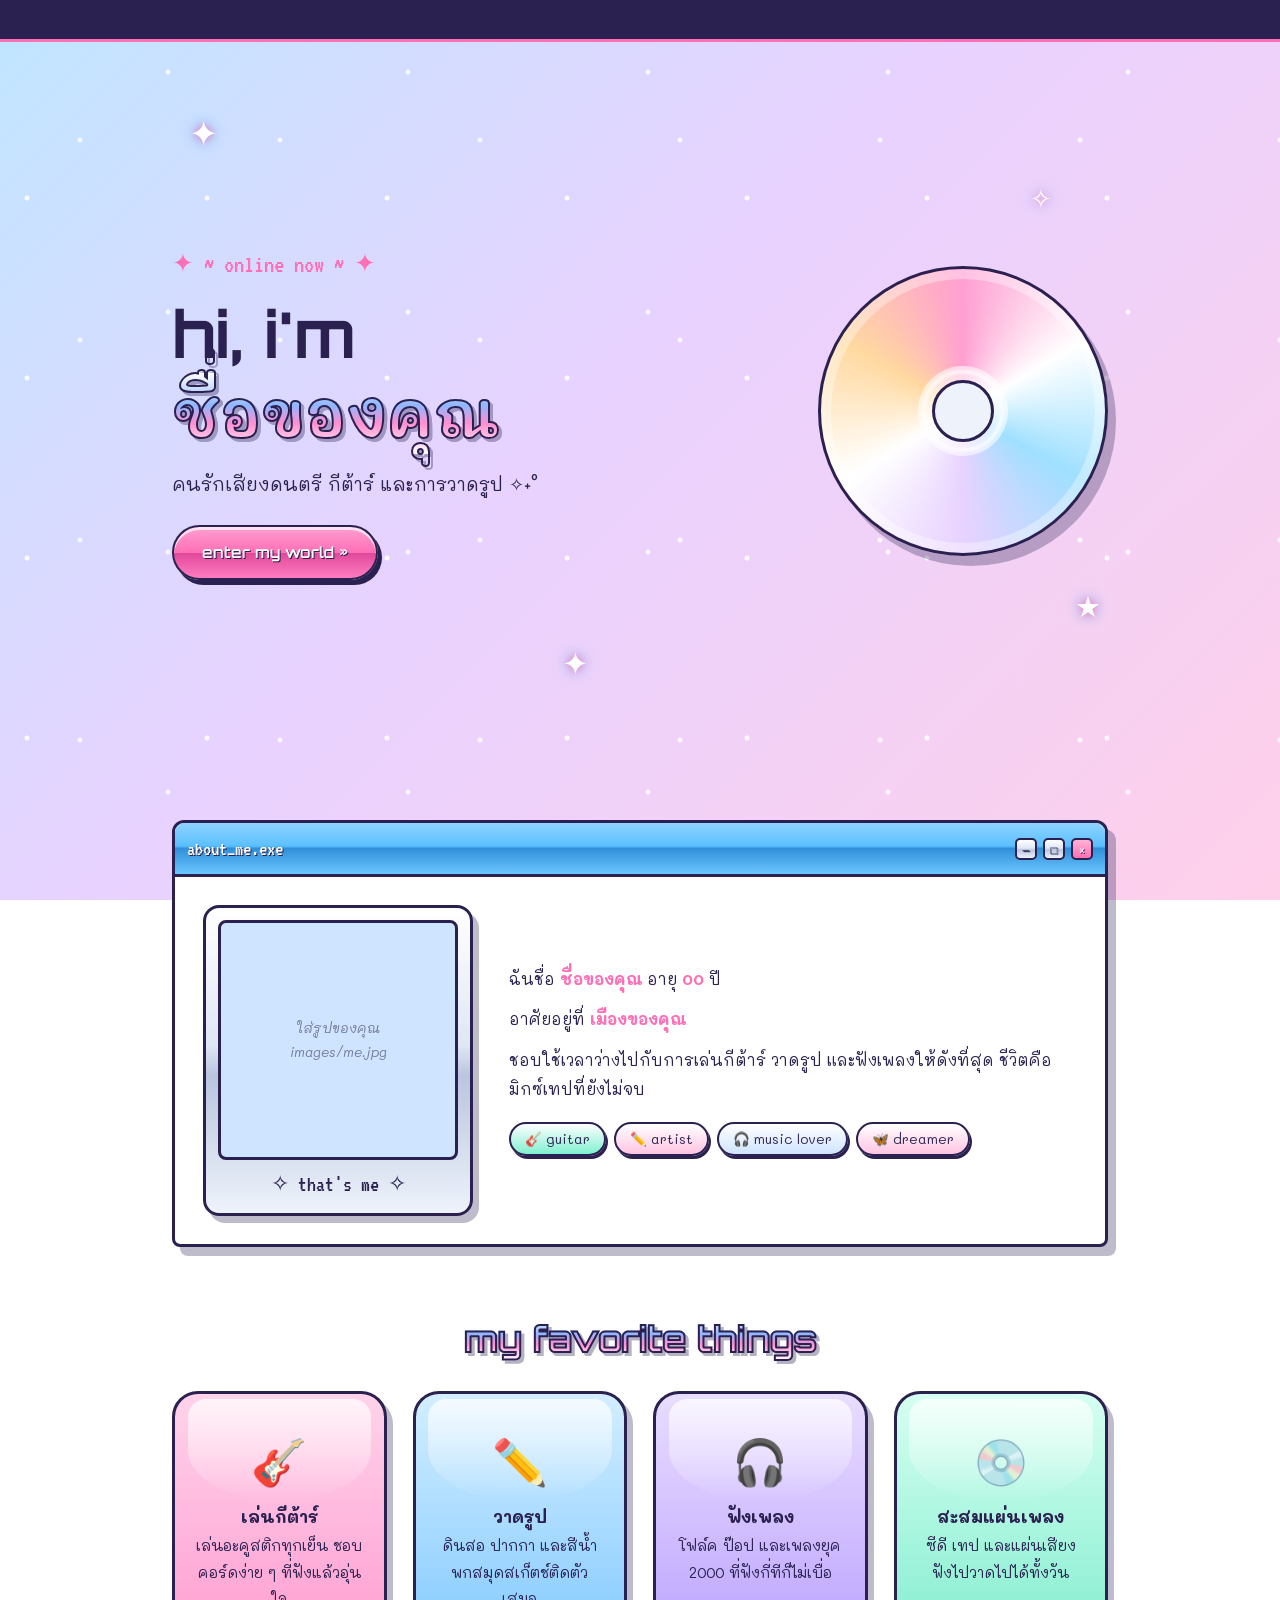
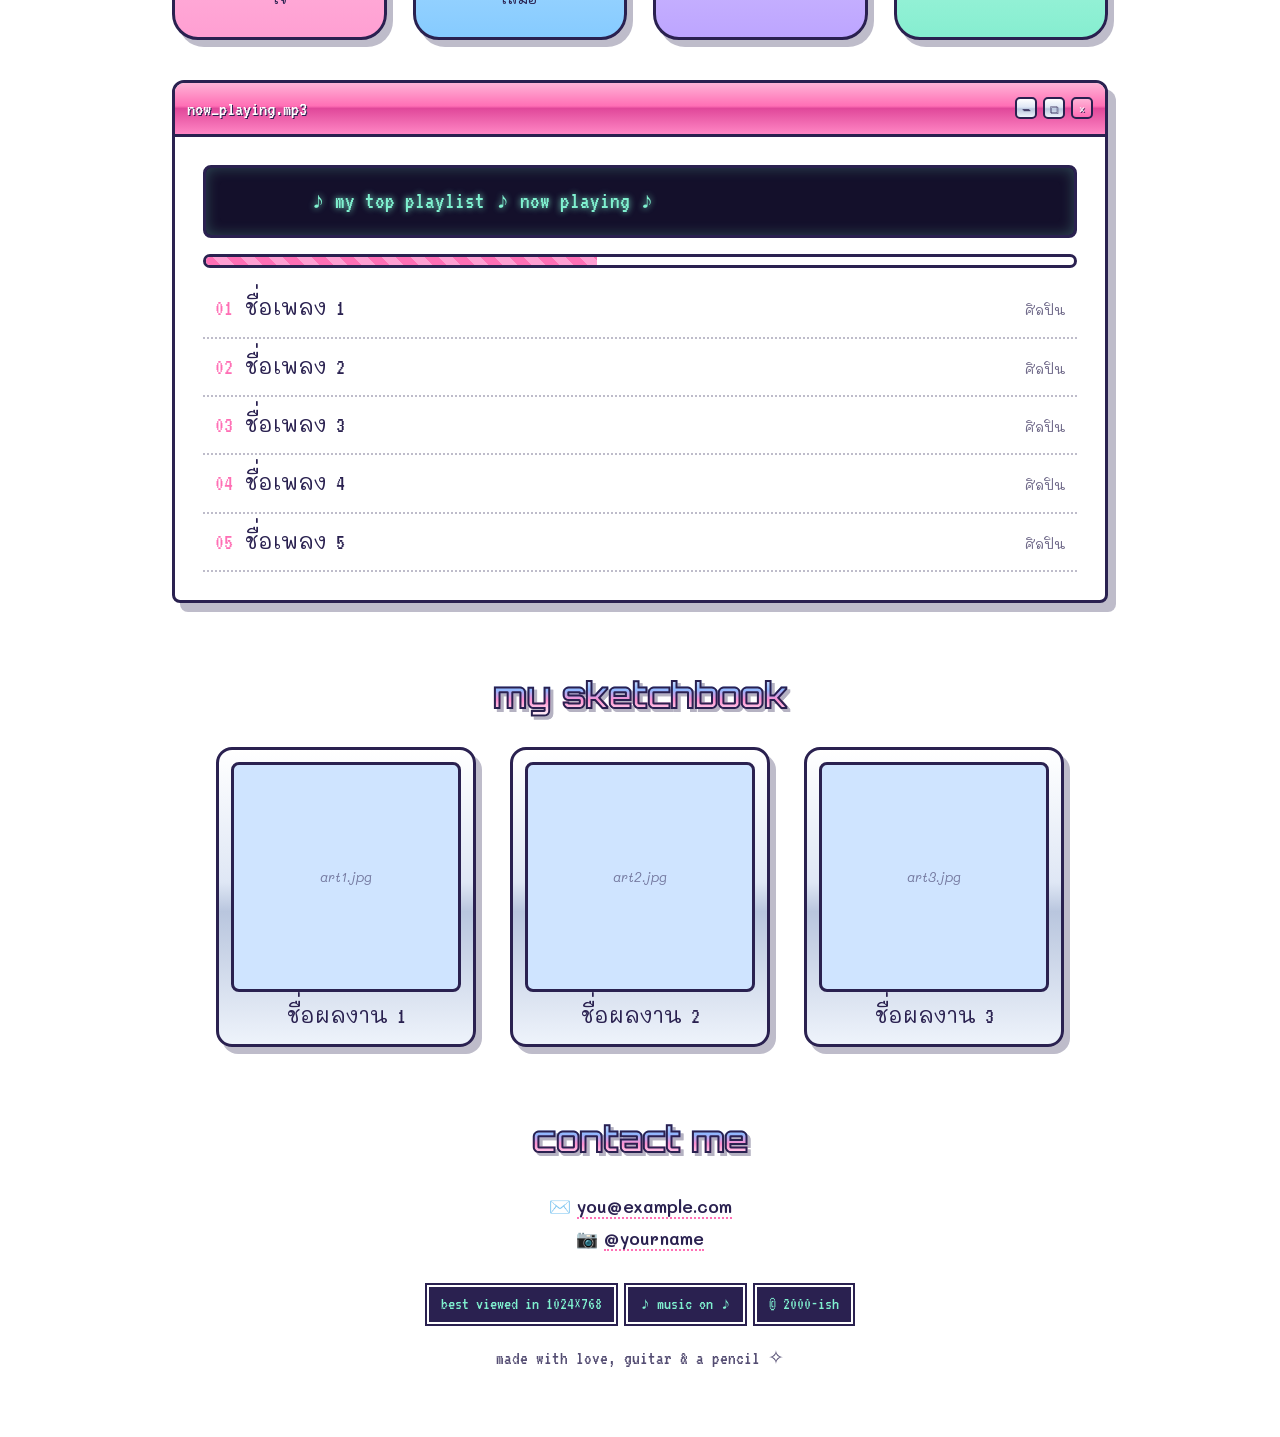
==== resume.html @ e500743d "commit" ====
<!DOCTYPE html>
<html lang="th">
<head>
  <meta charset="UTF-8">
  <meta name="viewport" content="width=device-width, initial-scale=1.0">
  <!-- ✏️ แก้ชื่อที่โชว์บนแท็บเบราว์เซอร์ -->
  <title>★ welcome to my page ★</title>
  <link rel="preconnect" href="https://fonts.googleapis.com">
  <link rel="preconnect" href="https://fonts.gstatic.com" crossorigin>
  <link href="https://fonts.googleapis.com/css2?family=Orbitron:wght@600;800&family=VT323&family=Mali:wght@400;600&display=swap" rel="stylesheet">
  <link rel="stylesheet" href="style.css">
</head>
<body>

  <!-- ตัวหนังสือวิ่งด้านบน -->
  <div class="ticker">
    <!-- ✏️ แก้ข้อความที่วิ่งได้ -->
    <div class="ticker-inner">
      <span>♪ welcome to my homepage ♪ guitar ✦ drawing ✦ music ✦ good vibes only ♪ welcome to my homepage ♪ guitar ✦ drawing ✦ music ✦ good vibes only</span>
    </div>
  </div>

  <!-- ═══════════════ 1) ส่วนหัว ═══════════════ -->
  <header class="hero">
    <div class="hero-text">
      <p class="tag">✦ ~ online now ~ ✦</p>
      <!-- ✏️ แก้ชื่อของคุณ -->
      <h1>hi, i'm<br><span class="chrome">ชื่อของคุณ</span></h1>
      <!-- ✏️ แก้ประโยคแนะนำสั้น ๆ -->
      <p class="subtitle">คนรักเสียงดนตรี กีต้าร์ และการวาดรูป ✧˖°</p>
      <a class="btn" href="#about">enter my world »</a>
    </div>

    <!-- แผ่น CD หมุน (ไม่ต้องแก้) -->
    <div class="cd"><div class="hole"></div></div>

    <span class="spark s1">✦</span><span class="spark s2">✧</span><span class="spark s3">✦</span><span class="spark s4">★</span>
  </header>

  <main>

    <!-- ═══════════════ 2) เกี่ยวกับฉัน ═══════════════ -->
    <section class="window" id="about">
      <div class="titlebar"><span>about_me.exe</span><div class="wbtns"><i>–</i><i>□</i><i>×</i></div></div>
      <div class="win-body about-grid">

        <!-- ✏️ เปลี่ยนรูป: ใส่ไฟล์รูปในโฟลเดอร์ images แล้วแก้ชื่อไฟล์ตรง url('...') -->
        <figure class="frame">
          <div class="photo" style="background-image:url('images/me.jpg')"><em>ใส่รูปของคุณ<br>images/me.jpg</em></div>
          <figcaption>✧ that's me ✧</figcaption>
        </figure>

        <div class="about-text">
          <!-- ✏️ แก้ข้อมูลส่วนตัวตรงนี้ -->
          <p>ฉันชื่อ <b>ชื่อของคุณ</b> อายุ <b>00</b> ปี</p>
          <p>อาศัยอยู่ที่ <b>เมืองของคุณ</b></p>
          <p>ชอบใช้เวลาว่างไปกับการเล่นกีต้าร์ วาดรูป และฟังเพลงให้ดังที่สุด ชีวิตคือมิกซ์เทปที่ยังไม่จบ</p>
          <div class="stickers">
            <!-- ✏️ แท็กเล็ก ๆ แก้/เพิ่ม/ลบได้ -->
            <span>🎸 guitar</span><span>✏️ artist</span><span>🎧 music lover</span><span>🦋 dreamer</span>
          </div>
        </div>
      </div>
    </section>

    <!-- ═══════════════ 3) งานอดิเรก ═══════════════ -->
    <h2><span class="chrome">my favorite things</span></h2>
    <section class="cards">

      <!-- ✏️ แต่ละการ์ดแก้ emoji / ชื่อ / คำอธิบายได้เลย อยากเพิ่มก็ก๊อปบล็อก <article> ไปวางต่อ -->
      <article class="card c-pink">
        <div class="icon">🎸</div>
        <h3>เล่นกีต้าร์</h3>
        <p>เล่นอะคูสติกทุกเย็น ชอบคอร์ดง่าย ๆ ที่ฟังแล้วอุ่นใจ</p>
      </article>

      <article class="card c-blue">
        <div class="icon">✏️</div>
        <h3>วาดรูป</h3>
        <p>ดินสอ ปากกา และสีน้ำ พกสมุดสเก็ตช์ติดตัวเสมอ</p>
      </article>

      <article class="card c-lilac">
        <div class="icon">🎧</div>
        <h3>ฟังเพลง</h3>
        <p>โฟล์ค ป๊อป และเพลงยุค 2000 ที่ฟังกี่ทีก็ไม่เบื่อ</p>
      </article>

      <article class="card c-mint">
        <div class="icon">💿</div>
        <h3>สะสมแผ่นเพลง</h3>
        <p>ซีดี เทป และแผ่นเสียง ฟังไปวาดไปได้ทั้งวัน</p>
      </article>

    </section>

    <!-- ═══════════════ 4) เพลงโปรด ═══════════════ -->
    <section class="window player">
      <div class="titlebar"><span>now_playing.mp3</span><div class="wbtns"><i>–</i><i>□</i><i>×</i></div></div>
      <div class="win-body">
        <div class="display">
          <div class="eq"><b></b><b></b><b></b><b></b><b></b><b></b><b></b></div>
          <div class="marquee-text">♪ my top playlist ♪ now playing ♪</div>
        </div>
        <div class="progress"><div></div></div>

        <!-- ✏️ แก้ชื่อเพลง / ศิลปิน ได้เลย (ก๊อปบรรทัด <li> เพื่อเพิ่มเพลง) -->
        <ol class="tracks">
          <li><span>ชื่อเพลง 1</span><em>ศิลปิน</em></li>
          <li><span>ชื่อเพลง 2</span><em>ศิลปิน</em></li>
          <li><span>ชื่อเพลง 3</span><em>ศิลปิน</em></li>
          <li><span>ชื่อเพลง 4</span><em>ศิลปิน</em></li>
          <li><span>ชื่อเพลง 5</span><em>ศิลปิน</em></li>
        </ol>
      </div>
    </section>

    <!-- ═══════════════ 5) ผลงานวาดรูป ═══════════════ -->
    <h2><span class="chrome">my sketchbook</span></h2>
    <section class="gallery">

      <!-- ✏️ เปลี่ยนรูปงานวาด: ใส่ไฟล์ในโฟลเดอร์ images แล้วแก้ชื่อไฟล์ -->
      <figure class="frame">
        <div class="photo" style="background-image:url('images/art1.jpg')"><em>art1.jpg</em></div>
        <figcaption>ชื่อผลงาน 1</figcaption>
      </figure>

      <figure class="frame">
        <div class="photo" style="background-image:url('images/art2.jpg')"><em>art2.jpg</em></div>
        <figcaption>ชื่อผลงาน 2</figcaption>
      </figure>

      <figure class="frame">
        <div class="photo" style="background-image:url('images/art3.jpg')"><em>art3.jpg</em></div>
        <figcaption>ชื่อผลงาน 3</figcaption>
      </figure>

    </section>

  </main>

  <!-- ═══════════════ 6) ติดต่อ ═══════════════ -->
  <footer>
    <h2><span class="chrome">contact me</span></h2>
    <!-- ✏️ แก้ช่องทางติดต่อ -->
    <p>✉️ <a href="mailto:you@example.com">you@example.com</a></p>
    <p>📷 <a href="https://instagram.com/yourname">@yourname</a></p>
    <div class="badges"><span>best viewed in 1024×768</span><span>♪ music on ♪</span><span>© 2000-ish</span></div>
    <small>made with love, guitar &amp; a pencil ✧</small>
  </footer>

</body>
</html>
---- style.css ----
/* ═══════════════════════════════════════════
   ✏️ เปลี่ยนสีของทั้งเว็บได้ที่นี่ที่เดียว
   ═══════════════════════════════════════════ */
:root {
  --pink:    #ff6fb5;   /* ชมพูบับเบิ้ลกัม */
  --blue:    #5bc0ff;   /* ฟ้าใส */
  --lilac:   #b79cff;   /* ม่วงลาเวนเดอร์ */
  --mint:    #7ff0cf;   /* เขียวมิ้นต์ */
  --ink:     #2a2150;   /* สีตัวอักษร ม่วงเข้ม */
  --white:   #ffffff;
  --silver:  linear-gradient(180deg, #ffffff 0%, #dfe7f5 45%, #b9c6de 55%, #eef3fb 100%);

  --font-title: 'Orbitron', 'Mali', sans-serif;   /* ฟอนต์ไซไฟ */
  --font-pixel: 'VT323', 'Mali', monospace;       /* ฟอนต์พิกเซล */
  --font-body:  'Mali', sans-serif;               /* ฟอนต์เนื้อหา (รองรับไทย) */
}

/* ───────── พื้นฐาน ───────── */
* { box-sizing: border-box; margin: 0; padding: 0; }

body {
  font-family: var(--font-body);
  color: var(--ink);
  line-height: 1.8;
  min-height: 100vh;
  overflow-x: hidden;
  background:
    radial-gradient(circle at 15% 10%, rgba(255,255,255,.9) 0 2px, transparent 3px),
    radial-gradient(circle at 70% 30%, rgba(255,255,255,.8) 0 2px, transparent 3px),
    radial-gradient(circle at 40% 70%, rgba(255,255,255,.8) 0 2px, transparent 3px),
    linear-gradient(135deg, #bfe6ff 0%, #e8d2ff 45%, #ffd0ea 100%);
  background-size: 180px 180px, 240px 240px, 200px 200px, cover;
  background-attachment: fixed;
}

main, .hero, footer { max-width: 980px; margin: 0 auto; padding: 0 22px; }

h1, h2, h3 { font-family: var(--font-title); line-height: 1.25; }

h2 { text-align: center; font-size: clamp(1.5rem, 4vw, 2.2rem); margin: 70px 0 30px; text-transform: lowercase; }

/* ตัวหนังสือโครเมียม */
.chrome {
  background: linear-gradient(180deg, #ffffff 0%, #8fb7ff 40%, #ff8fd0 62%, #ffffff 100%);
  -webkit-background-clip: text;
  background-clip: text;
  color: transparent;
  -webkit-text-stroke: 2px var(--ink);
  paint-order: stroke fill;
  filter: drop-shadow(3px 3px 0 rgba(42,33,80,.35));
}

a { color: var(--ink); font-weight: 600; text-decoration: none; border-bottom: 2px dotted var(--pink); }
a:hover { color: var(--pink); }

/* ───────── ตัวหนังสือวิ่ง ───────── */
.ticker {
  background: var(--ink);
  color: var(--mint);
  font-family: var(--font-pixel);
  font-size: 1.35rem;
  white-space: nowrap;
  overflow: hidden;
  border-bottom: 3px solid var(--pink);
}
.ticker-inner { display: inline-block; padding-left: 100%; animation: scroll 28s linear infinite; }
@keyframes scroll { to { transform: translateX(-100%); } }

/* ───────── หัวเว็บ ───────── */
.hero {
  position: relative;
  display: flex;
  align-items: center;
  justify-content: space-between;
  gap: 30px;
  min-height: 82vh;
  flex-wrap: wrap;
}
.hero-text { flex: 1 1 340px; }
.tag { font-family: var(--font-pixel); font-size: 1.6rem; color: var(--pink); }
.hero h1 { font-size: clamp(2.2rem, 7vw, 4rem); margin: 6px 0 14px; }
.subtitle { font-size: 1.15rem; margin-bottom: 24px; }

/* ปุ่มเงา ๆ */
.btn {
  display: inline-block;
  font-family: var(--font-title);
  font-size: .95rem;
  color: var(--white);
  padding: 12px 28px;
  border: 2px solid var(--ink);
  border-radius: 999px;
  background: linear-gradient(180deg, #ff9fd2 0%, var(--pink) 50%, #e0489a 51%, #ff7cc0 100%);
  box-shadow: inset 0 3px 0 rgba(255,255,255,.7), 4px 5px 0 var(--ink);
  text-shadow: 1px 1px 0 var(--ink);
  transition: transform .15s, box-shadow .15s;
}
.btn:hover { color: var(--white); transform: translate(2px,2px); box-shadow: inset 0 3px 0 rgba(255,255,255,.7), 2px 3px 0 var(--ink); }

/* แผ่น CD */
.cd {
  position: relative;
  width: 290px; height: 290px;
  margin: 0 auto;
  flex: 0 0 auto;
  border-radius: 50%;
  border: 3px solid var(--ink);
  background:
    radial-gradient(circle, transparent 0 18%, rgba(255,255,255,.55) 19% 20%, transparent 21%),
    conic-gradient(from 0deg, #ff9fd2, #fff, #9fe0ff, #e8d2ff, #fff, #ffd9a0, #ff9fd2);
  box-shadow: 8px 10px 0 rgba(42,33,80,.3), inset 0 0 0 10px rgba(255,255,255,.35);
  animation: spin 7s linear infinite;
}
.cd .hole {
  position: absolute; inset: 0; margin: auto;
  width: 62px; height: 62px;
  border-radius: 50%;
  background: #eef3fb;
  border: 3px solid var(--ink);
  box-shadow: 0 0 0 14px rgba(255,255,255,.6);
}
@keyframes spin { to { transform: rotate(360deg); } }

/* ประกายดาว */
.spark { position: absolute; color: var(--white); text-shadow: 0 0 8px var(--pink), 0 0 16px var(--blue); animation: twinkle 2.4s ease-in-out infinite; }
.s1 { top: 8%;  left: 4%;  font-size: 2.2rem; }
.s2 { top: 18%; right: 8%; font-size: 1.6rem; animation-delay: .6s; }
.s3 { bottom: 12%; left: 42%; font-size: 2rem; animation-delay: 1.2s; }
.s4 { bottom: 20%; right: 3%; font-size: 1.8rem; animation-delay: 1.8s; }
@keyframes twinkle { 0%,100% { opacity: .3; transform: scale(.8) rotate(0); } 50% { opacity: 1; transform: scale(1.3) rotate(25deg); } }

/* ───────── หน้าต่างสไตล์ Windows เก่า ───────── */
.window {
  margin: 40px 0;
  background: var(--white);
  border: 3px solid var(--ink);
  border-radius: 12px 12px 8px 8px;
  box-shadow: 8px 9px 0 rgba(42,33,80,.3);
  overflow: hidden;
}
.titlebar {
  display: flex;
  align-items: center;
  justify-content: space-between;
  padding: 7px 12px;
  font-family: var(--font-pixel);
  font-size: 1.3rem;
  color: var(--white);
  text-shadow: 1px 1px 0 var(--ink);
  background: linear-gradient(180deg, #8fd3ff 0%, var(--blue) 45%, #2f8fd8 50%, #6cc6ff 100%);
  border-bottom: 3px solid var(--ink);
}
.wbtns { display: flex; gap: 6px; }
.wbtns i {
  font-style: normal; font-family: var(--font-title); font-size: .7rem;
  width: 22px; height: 22px;
  display: grid; place-items: center;
  color: var(--ink);
  background: var(--silver);
  border: 2px solid var(--ink);
  border-radius: 5px;
}
.wbtns i:last-child { background: linear-gradient(180deg, #ffb3d6, var(--pink)); color: var(--white); }
.win-body { padding: 28px; }

/* ───────── เกี่ยวกับฉัน ───────── */
.about-grid { display: grid; grid-template-columns: 270px 1fr; gap: 36px; align-items: center; }
.about-text p + p { margin-top: 12px; }
.about-text b { color: var(--pink); }
.stickers { display: flex; flex-wrap: wrap; gap: 8px; margin-top: 18px; }
.stickers span {
  font-size: .85rem;
  padding: 3px 14px;
  border: 2px solid var(--ink);
  border-radius: 999px;
  background: linear-gradient(180deg, #fff, var(--mint));
  box-shadow: 2px 3px 0 var(--ink);
}
.stickers span:nth-child(2n) { background: linear-gradient(180deg, #fff, #ffc4e2); }
.stickers span:nth-child(3n) { background: linear-gradient(180deg, #fff, #cfe4ff); }

/* ───────── กรอบรูป (ใช้ซ้ำทั้งเว็บ) ───────── */
.frame {
  background: var(--silver);
  border: 3px solid var(--ink);
  border-radius: 16px;
  padding: 12px 12px 8px;
  box-shadow: 6px 7px 0 rgba(42,33,80,.3);
  max-width: 290px;
  width: 100%;
  margin: 0 auto;
  transition: transform .25s;
}
.frame:hover { transform: translateY(-6px) rotate(-1.5deg); }
.frame .photo {
  aspect-ratio: 1 / 1;
  border: 3px solid var(--ink);
  border-radius: 8px;
  background-color: #cfe4ff;
  background-size: cover;
  background-position: center;
  display: grid; place-items: center; text-align: center;
  font-size: .85rem; color: rgba(42,33,80,.55);
}
.frame figcaption { text-align: center; font-family: var(--font-pixel); font-size: 1.4rem; padding-top: 4px; }

/* ───────── การ์ดงานอดิเรก ───────── */
.cards { display: grid; grid-template-columns: repeat(auto-fit, minmax(210px, 1fr)); gap: 26px; }
.card {
  position: relative;
  text-align: center;
  padding: 26px 20px 24px;
  border: 3px solid var(--ink);
  border-radius: 26px;
  box-shadow: 6px 7px 0 rgba(42,33,80,.3);
  overflow: hidden;
  transition: transform .25s;
}
.card::before {   /* เงาแวววับด้านบนแบบไอคอนเจล */
  content: ""; position: absolute; left: 6%; right: 6%; top: 5px; height: 42%;
  border-radius: 22px 22px 60% 60%;
  background: linear-gradient(180deg, rgba(255,255,255,.75), rgba(255,255,255,0));
  pointer-events: none;
}
.card:hover { transform: translateY(-8px) scale(1.03); }
.card .icon { font-size: 2.8rem; position: relative; }
.card h3 { font-size: 1.05rem; margin: 6px 0; position: relative; }
.card p { font-size: .92rem; position: relative; }
.c-pink  { background: linear-gradient(180deg, #ffd3ea, #ff9fd2); }
.c-blue  { background: linear-gradient(180deg, #d3eeff, #86cbff); }
.c-lilac { background: linear-gradient(180deg, #e9ddff, #bda5ff); }
.c-mint  { background: linear-gradient(180deg, #d6fff1, #86eed0); }

/* ───────── เครื่องเล่นเพลง ───────── */
.player .titlebar { background: linear-gradient(180deg, #ffb3d6 0%, var(--pink) 45%, #e0489a 50%, #ff86c4 100%); }
.display {
  display: flex; align-items: center; gap: 16px;
  background: #14102b;
  border: 3px solid var(--ink);
  border-radius: 8px;
  padding: 12px 16px;
  box-shadow: inset 0 0 14px rgba(127,240,207,.25);
}
.marquee-text { font-family: var(--font-pixel); font-size: 1.5rem; color: var(--mint); text-shadow: 0 0 6px var(--mint); }

/* กราฟอีควอไลเซอร์ขยับ */
.eq { display: flex; align-items: flex-end; gap: 4px; height: 38px; }
.eq b { width: 7px; background: linear-gradient(180deg, var(--pink), var(--mint)); border-radius: 2px; animation: bounce 1s ease-in-out infinite; }
.eq b:nth-child(2) { animation-delay: .15s; } .eq b:nth-child(3) { animation-delay: .3s; }
.eq b:nth-child(4) { animation-delay: .45s; } .eq b:nth-child(5) { animation-delay: .6s; }
.eq b:nth-child(6) { animation-delay: .75s; } .eq b:nth-child(7) { animation-delay: .9s; }
@keyframes bounce { 0%,100% { height: 20%; } 50% { height: 100%; } }

.progress { margin: 16px 0 8px; height: 14px; border: 3px solid var(--ink); border-radius: 999px; background: #fff; overflow: hidden; }
.progress div { width: 45%; height: 100%; background: repeating-linear-gradient(45deg, var(--pink) 0 10px, #ff9fd2 10px 20px); animation: load 6s linear infinite alternate; }
@keyframes load { from { width: 15%; } to { width: 90%; } }

.tracks { list-style: none; counter-reset: t; margin-top: 12px; }
.tracks li {
  counter-increment: t;
  display: flex; gap: 12px; align-items: baseline;
  padding: 8px 12px;
  border-bottom: 2px dotted rgba(42,33,80,.3);
  font-family: var(--font-pixel);
  font-size: 1.4rem;
}
.tracks li::before { content: counter(t, decimal-leading-zero); color: var(--pink); }
.tracks li span { flex: 1; }
.tracks li em { font-family: var(--font-body); font-size: .85rem; font-style: normal; opacity: .7; }
.tracks li:hover { background: linear-gradient(90deg, #ffd3ea, #d3eeff); }

/* ───────── แกลเลอรี่ ───────── */
.gallery { display: flex; flex-wrap: wrap; justify-content: center; gap: 34px; }
.gallery .frame { width: 260px; margin: 0; }

/* ───────── ท้ายเว็บ ───────── */
footer { text-align: center; padding-bottom: 60px; }
footer p { font-size: 1.1rem; }
.badges { display: flex; flex-wrap: wrap; gap: 10px; justify-content: center; margin: 30px 0 18px; }
.badges span {
  font-family: var(--font-pixel); font-size: 1.1rem;
  padding: 2px 12px;
  background: var(--ink); color: var(--mint);
  border: 2px solid var(--white); outline: 2px solid var(--ink);
}
footer small { display: block; font-family: var(--font-pixel); font-size: 1.2rem; opacity: .8; }

/* ───────── มือถือ ───────── */
@media (max-width: 720px) {
  .about-grid { grid-template-columns: 1fr; }
  .hero { min-height: auto; padding-top: 40px; }
  .cd { width: 220px; height: 220px; }
  .win-body { padding: 20px; }
}
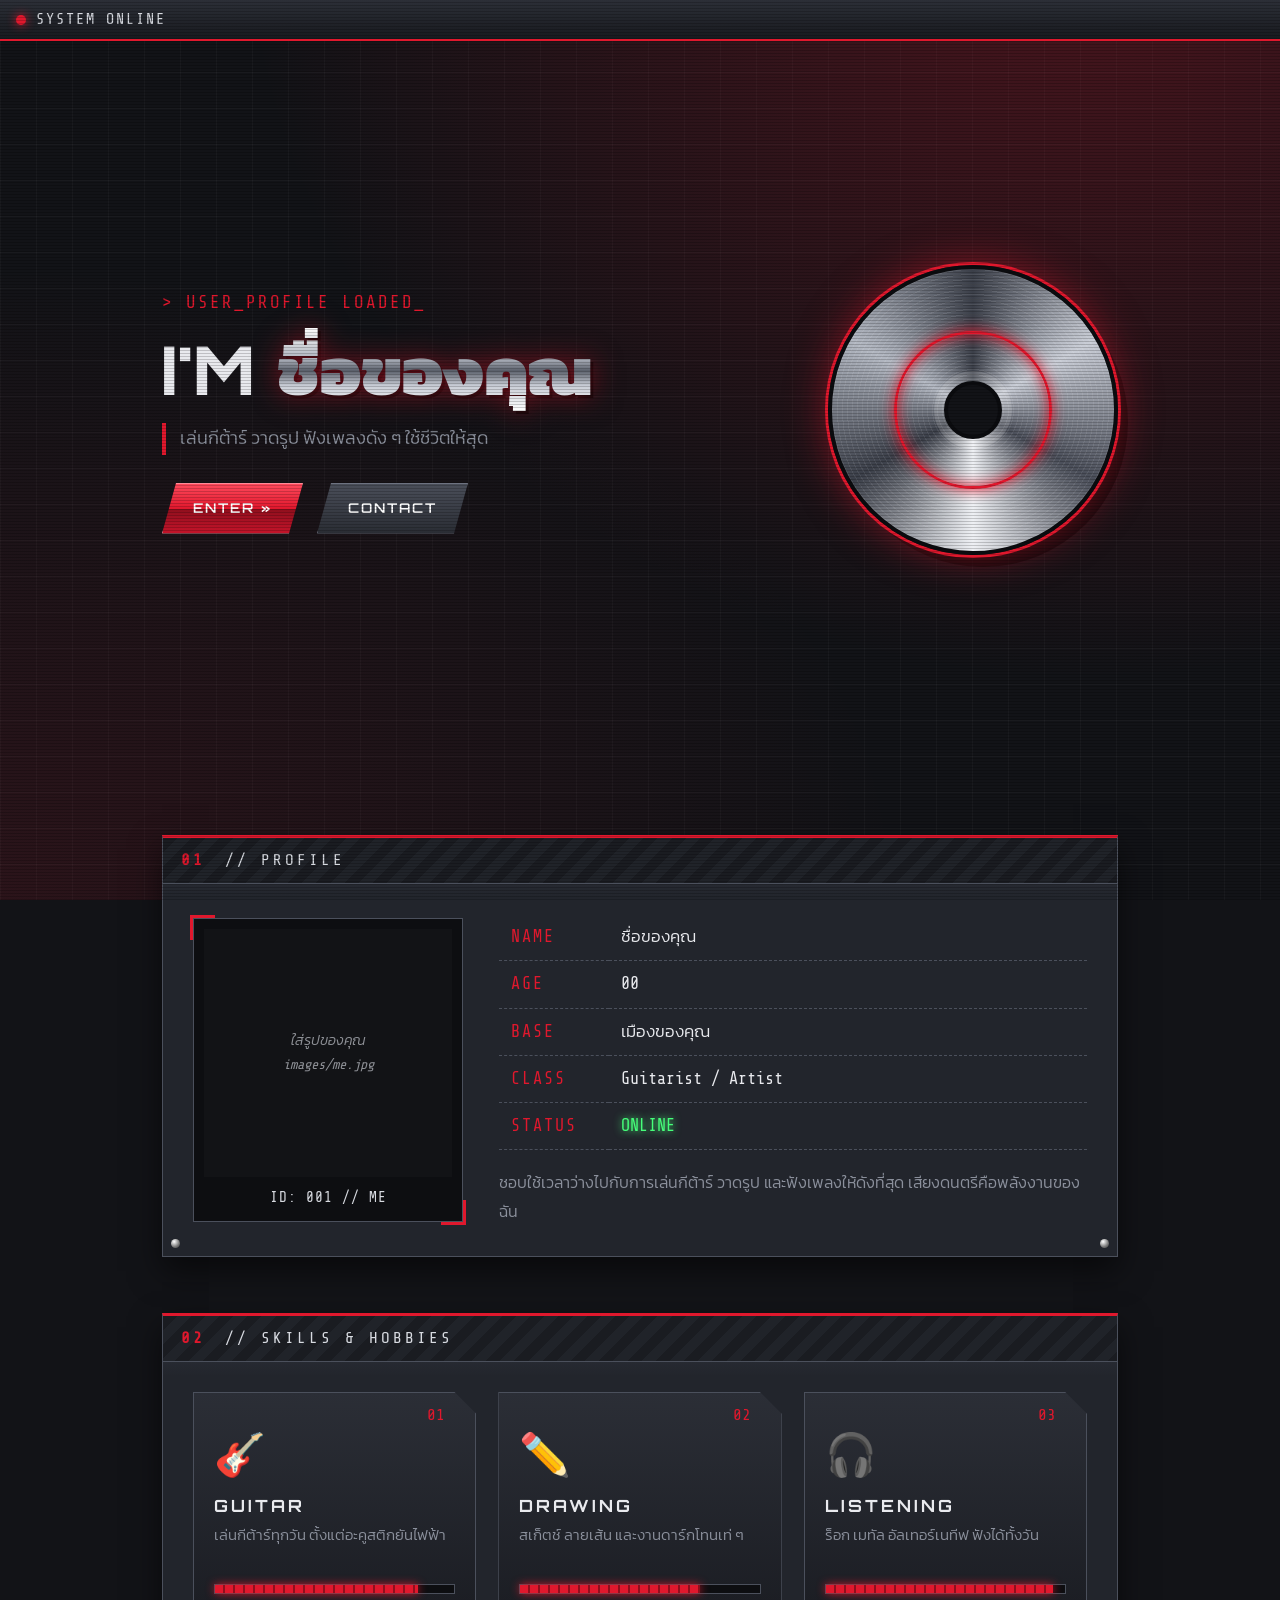
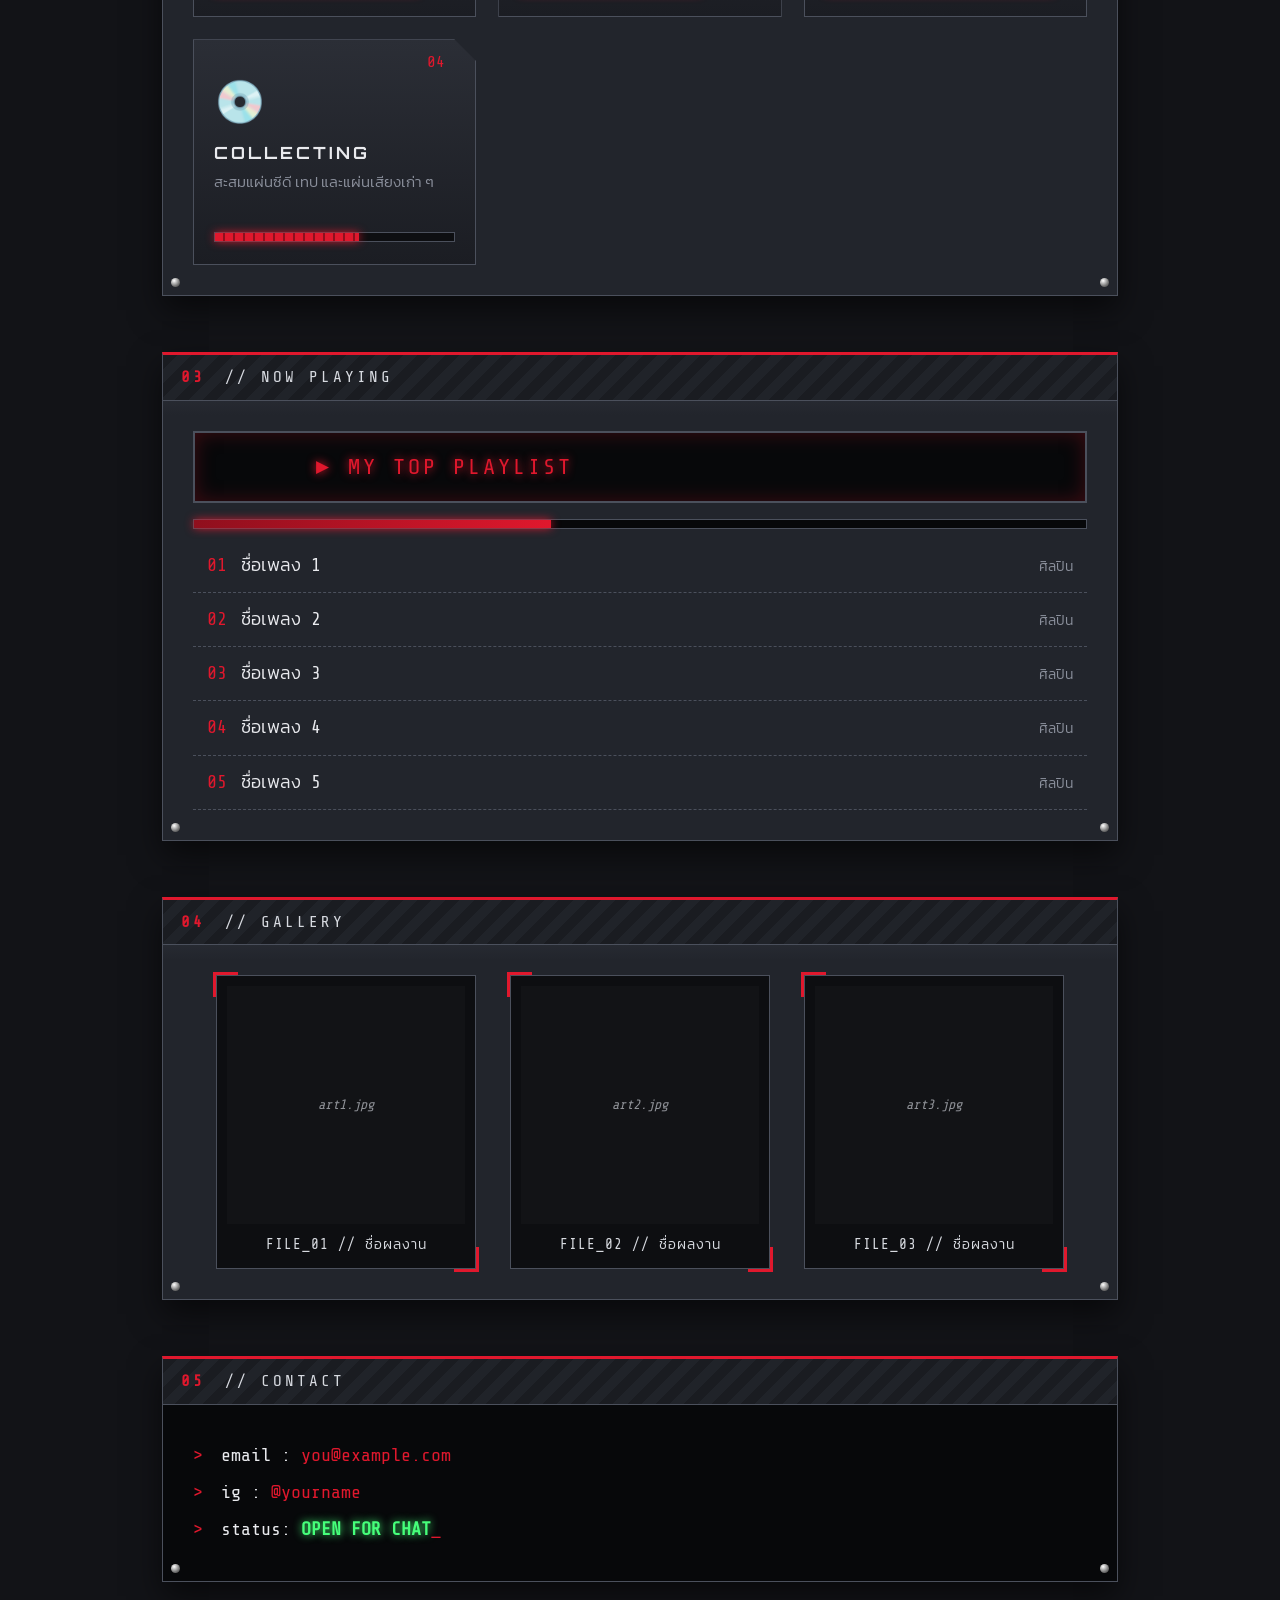
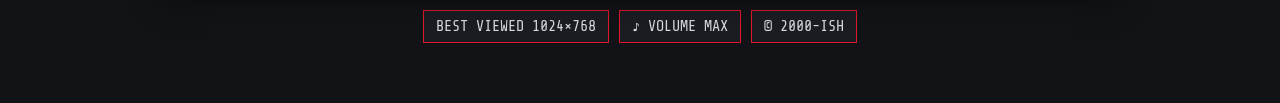
==== commit b89bc811: "commit" ====
--- a/resume.html
+++ b/resume.html
@@ -4,103 +4,118 @@
   <meta charset="UTF-8">
   <meta name="viewport" content="width=device-width, initial-scale=1.0">
   <!-- ✏️ แก้ชื่อที่โชว์บนแท็บเบราว์เซอร์ -->
-  <title>★ welcome to my page ★</title>
+  <title>// PERSONAL_FILE.EXE</title>
   <link rel="preconnect" href="https://fonts.googleapis.com">
   <link rel="preconnect" href="https://fonts.gstatic.com" crossorigin>
-  <link href="https://fonts.googleapis.com/css2?family=Orbitron:wght@600;800&family=VT323&family=Mali:wght@400;600&display=swap" rel="stylesheet">
+  <link href="https://fonts.googleapis.com/css2?family=Orbitron:wght@600;800;900&family=Share+Tech+Mono&family=Kanit:wght@300;400;600&display=swap" rel="stylesheet">
   <link rel="stylesheet" href="style.css">
 </head>
 <body>
 
-  <!-- ตัวหนังสือวิ่งด้านบน -->
-  <div class="ticker">
-    <!-- ✏️ แก้ข้อความที่วิ่งได้ -->
-    <div class="ticker-inner">
-      <span>♪ welcome to my homepage ♪ guitar ✦ drawing ✦ music ✦ good vibes only ♪ welcome to my homepage ♪ guitar ✦ drawing ✦ music ✦ good vibes only</span>
-    </div>
+  <!-- แถบสถานะด้านบน -->
+  <div class="statusbar">
+    <span class="dot"></span>
+    <!-- ✏️ แก้ข้อความแถบสถานะ -->
+    <span>SYSTEM ONLINE</span>
+    <div class="ticker"><div class="ticker-inner">
+      <span>// GUITAR ▮ DRAWING ▮ MUSIC ▮ NO LIMITS ▮ GUITAR ▮ DRAWING ▮ MUSIC ▮ NO LIMITS ▮ GUITAR ▮ DRAWING ▮ MUSIC ▮ NO LIMITS</span>
+    </div></div>
   </div>
 
   <!-- ═══════════════ 1) ส่วนหัว ═══════════════ -->
   <header class="hero">
     <div class="hero-text">
-      <p class="tag">✦ ~ online now ~ ✦</p>
+      <p class="tag">&gt; USER_PROFILE LOADED_</p>
       <!-- ✏️ แก้ชื่อของคุณ -->
-      <h1>hi, i'm<br><span class="chrome">ชื่อของคุณ</span></h1>
+      <h1>I'M <span class="metal">ชื่อของคุณ</span></h1>
       <!-- ✏️ แก้ประโยคแนะนำสั้น ๆ -->
-      <p class="subtitle">คนรักเสียงดนตรี กีต้าร์ และการวาดรูป ✧˖°</p>
-      <a class="btn" href="#about">enter my world »</a>
+      <p class="subtitle">เล่นกีต้าร์ วาดรูป ฟังเพลงดัง ๆ ใช้ชีวิตให้สุด</p>
+      <div class="hero-btns">
+        <a class="btn" href="#about">ENTER »</a>
+        <a class="btn ghost" href="#contact">CONTACT</a>
+      </div>
     </div>
 
-    <!-- แผ่น CD หมุน (ไม่ต้องแก้) -->
-    <div class="cd"><div class="hole"></div></div>
-
-    <span class="spark s1">✦</span><span class="spark s2">✧</span><span class="spark s3">✦</span><span class="spark s4">★</span>
+    <!-- แผ่นดิสก์เมทัลหมุน (ไม่ต้องแก้) -->
+    <div class="disc"><div class="ring"></div><div class="hole"></div></div>
   </header>
 
   <main>
 
     <!-- ═══════════════ 2) เกี่ยวกับฉัน ═══════════════ -->
-    <section class="window" id="about">
-      <div class="titlebar"><span>about_me.exe</span><div class="wbtns"><i>–</i><i>□</i><i>×</i></div></div>
-      <div class="win-body about-grid">
+    <section class="panel" id="about">
+      <div class="panel-head"><b>01</b> // PROFILE</div>
+      <div class="panel-body about-grid">
 
         <!-- ✏️ เปลี่ยนรูป: ใส่ไฟล์รูปในโฟลเดอร์ images แล้วแก้ชื่อไฟล์ตรง url('...') -->
         <figure class="frame">
           <div class="photo" style="background-image:url('images/me.jpg')"><em>ใส่รูปของคุณ<br>images/me.jpg</em></div>
-          <figcaption>✧ that's me ✧</figcaption>
+          <figcaption>ID: 001 // ME</figcaption>
         </figure>
 
-        <div class="about-text">
+        <div>
           <!-- ✏️ แก้ข้อมูลส่วนตัวตรงนี้ -->
-          <p>ฉันชื่อ <b>ชื่อของคุณ</b> อายุ <b>00</b> ปี</p>
-          <p>อาศัยอยู่ที่ <b>เมืองของคุณ</b></p>
-          <p>ชอบใช้เวลาว่างไปกับการเล่นกีต้าร์ วาดรูป และฟังเพลงให้ดังที่สุด ชีวิตคือมิกซ์เทปที่ยังไม่จบ</p>
-          <div class="stickers">
-            <!-- ✏️ แท็กเล็ก ๆ แก้/เพิ่ม/ลบได้ -->
-            <span>🎸 guitar</span><span>✏️ artist</span><span>🎧 music lover</span><span>🦋 dreamer</span>
-          </div>
+          <table class="specs">
+            <tr><th>NAME</th><td>ชื่อของคุณ</td></tr>
+            <tr><th>AGE</th><td>00</td></tr>
+            <tr><th>BASE</th><td>เมืองของคุณ</td></tr>
+            <tr><th>CLASS</th><td>Guitarist / Artist</td></tr>
+            <tr><th>STATUS</th><td><span class="live">ONLINE</span></td></tr>
+          </table>
+          <p class="bio">ชอบใช้เวลาว่างไปกับการเล่นกีต้าร์ วาดรูป และฟังเพลงให้ดังที่สุด เสียงดนตรีคือพลังงานของฉัน</p>
         </div>
       </div>
     </section>
 
     <!-- ═══════════════ 3) งานอดิเรก ═══════════════ -->
-    <h2><span class="chrome">my favorite things</span></h2>
-    <section class="cards">
+    <section class="panel">
+      <div class="panel-head"><b>02</b> // SKILLS &amp; HOBBIES</div>
+      <div class="panel-body cards">
 
-      <!-- ✏️ แต่ละการ์ดแก้ emoji / ชื่อ / คำอธิบายได้เลย อยากเพิ่มก็ก๊อปบล็อก <article> ไปวางต่อ -->
-      <article class="card c-pink">
-        <div class="icon">🎸</div>
-        <h3>เล่นกีต้าร์</h3>
-        <p>เล่นอะคูสติกทุกเย็น ชอบคอร์ดง่าย ๆ ที่ฟังแล้วอุ่นใจ</p>
-      </article>
+        <!-- ✏️ แก้ emoji / ชื่อ / คำอธิบาย และปรับระดับได้ที่ --lv (0%-100%)
+             อยากเพิ่มก็ก๊อปบล็อก <article> ไปวางต่อ -->
+        <article class="card">
+          <span class="num">01</span>
+          <div class="icon">🎸</div>
+          <h3>GUITAR</h3>
+          <p>เล่นกีต้าร์ทุกวัน ตั้งแต่อะคูสติกยันไฟฟ้า</p>
+          <div class="bar" style="--lv:85%"><i></i></div>
+        </article>
 
-      <article class="card c-blue">
-        <div class="icon">✏️</div>
-        <h3>วาดรูป</h3>
-        <p>ดินสอ ปากกา และสีน้ำ พกสมุดสเก็ตช์ติดตัวเสมอ</p>
-      </article>
+        <article class="card">
+          <span class="num">02</span>
+          <div class="icon">✏️</div>
+          <h3>DRAWING</h3>
+          <p>สเก็ตช์ ลายเส้น และงานดาร์กโทนเท่ ๆ</p>
+          <div class="bar" style="--lv:75%"><i></i></div>
+        </article>
 
-      <article class="card c-lilac">
-        <div class="icon">🎧</div>
-        <h3>ฟังเพลง</h3>
-        <p>โฟล์ค ป๊อป และเพลงยุค 2000 ที่ฟังกี่ทีก็ไม่เบื่อ</p>
-      </article>
+        <article class="card">
+          <span class="num">03</span>
+          <div class="icon">🎧</div>
+          <h3>LISTENING</h3>
+          <p>ร็อก เมทัล อัลเทอร์เนทีฟ ฟังได้ทั้งวัน</p>
+          <div class="bar" style="--lv:95%"><i></i></div>
+        </article>
 
-      <article class="card c-mint">
-        <div class="icon">💿</div>
-        <h3>สะสมแผ่นเพลง</h3>
-        <p>ซีดี เทป และแผ่นเสียง ฟังไปวาดไปได้ทั้งวัน</p>
-      </article>
+        <article class="card">
+          <span class="num">04</span>
+          <div class="icon">💿</div>
+          <h3>COLLECTING</h3>
+          <p>สะสมแผ่นซีดี เทป และแผ่นเสียงเก่า ๆ</p>
+          <div class="bar" style="--lv:60%"><i></i></div>
+        </article>
 
+      </div>
     </section>
 
     <!-- ═══════════════ 4) เพลงโปรด ═══════════════ -->
-    <section class="window player">
-      <div class="titlebar"><span>now_playing.mp3</span><div class="wbtns"><i>–</i><i>□</i><i>×</i></div></div>
-      <div class="win-body">
+    <section class="panel">
+      <div class="panel-head"><b>03</b> // NOW PLAYING</div>
+      <div class="panel-body">
         <div class="display">
-          <div class="eq"><b></b><b></b><b></b><b></b><b></b><b></b><b></b></div>
-          <div class="marquee-text">♪ my top playlist ♪ now playing ♪</div>
+          <div class="eq"><b></b><b></b><b></b><b></b><b></b><b></b><b></b><b></b></div>
+          <div class="led">▶ MY TOP PLAYLIST</div>
         </div>
         <div class="progress"><div></div></div>
 
@@ -116,37 +131,43 @@
     </section>
 
     <!-- ═══════════════ 5) ผลงานวาดรูป ═══════════════ -->
-    <h2><span class="chrome">my sketchbook</span></h2>
-    <section class="gallery">
+    <section class="panel">
+      <div class="panel-head"><b>04</b> // GALLERY</div>
+      <div class="panel-body gallery">
 
-      <!-- ✏️ เปลี่ยนรูปงานวาด: ใส่ไฟล์ในโฟลเดอร์ images แล้วแก้ชื่อไฟล์ -->
-      <figure class="frame">
-        <div class="photo" style="background-image:url('images/art1.jpg')"><em>art1.jpg</em></div>
-        <figcaption>ชื่อผลงาน 1</figcaption>
-      </figure>
+        <!-- ✏️ เปลี่ยนรูปงานวาด: ใส่ไฟล์ในโฟลเดอร์ images แล้วแก้ชื่อไฟล์ -->
+        <figure class="frame">
+          <div class="photo" style="background-image:url('images/art1.jpg')"><em>art1.jpg</em></div>
+          <figcaption>FILE_01 // ชื่อผลงาน</figcaption>
+        </figure>
 
-      <figure class="frame">
-        <div class="photo" style="background-image:url('images/art2.jpg')"><em>art2.jpg</em></div>
-        <figcaption>ชื่อผลงาน 2</figcaption>
-      </figure>
+        <figure class="frame">
+          <div class="photo" style="background-image:url('images/art2.jpg')"><em>art2.jpg</em></div>
+          <figcaption>FILE_02 // ชื่อผลงาน</figcaption>
+        </figure>
 
-      <figure class="frame">
-        <div class="photo" style="background-image:url('images/art3.jpg')"><em>art3.jpg</em></div>
-        <figcaption>ชื่อผลงาน 3</figcaption>
-      </figure>
+        <figure class="frame">
+          <div class="photo" style="background-image:url('images/art3.jpg')"><em>art3.jpg</em></div>
+          <figcaption>FILE_03 // ชื่อผลงาน</figcaption>
+        </figure>
 
+      </div>
     </section>
 
   </main>
 
   <!-- ═══════════════ 6) ติดต่อ ═══════════════ -->
-  <footer>
-    <h2><span class="chrome">contact me</span></h2>
-    <!-- ✏️ แก้ช่องทางติดต่อ -->
-    <p>✉️ <a href="mailto:you@example.com">you@example.com</a></p>
-    <p>📷 <a href="https://instagram.com/yourname">@yourname</a></p>
-    <div class="badges"><span>best viewed in 1024×768</span><span>♪ music on ♪</span><span>© 2000-ish</span></div>
-    <small>made with love, guitar &amp; a pencil ✧</small>
+  <footer id="contact">
+    <div class="panel">
+      <div class="panel-head"><b>05</b> // CONTACT</div>
+      <div class="panel-body terminal">
+        <!-- ✏️ แก้ช่องทางติดต่อ -->
+        <p><span>&gt;</span> email : <a href="mailto:you@example.com">you@example.com</a></p>
+        <p><span>&gt;</span> ig    : <a href="https://instagram.com/yourname">@yourname</a></p>
+        <p><span>&gt;</span> status: <b class="live">OPEN FOR CHAT</b><i class="cursor">_</i></p>
+      </div>
+    </div>
+    <div class="badges"><span>BEST VIEWED 1024×768</span><span>♪ VOLUME MAX</span><span>© 2000-ISH</span></div>
   </footer>
 
 </body>
--- a/style.css
+++ b/style.css
@@ -2,17 +2,18 @@
    ✏️ เปลี่ยนสีของทั้งเว็บได้ที่นี่ที่เดียว
    ═══════════════════════════════════════════ */
 :root {
-  --pink:    #ff6fb5;   /* ชมพูบับเบิ้ลกัม */
-  --blue:    #5bc0ff;   /* ฟ้าใส */
-  --lilac:   #b79cff;   /* ม่วงลาเวนเดอร์ */
-  --mint:    #7ff0cf;   /* เขียวมิ้นต์ */
-  --ink:     #2a2150;   /* สีตัวอักษร ม่วงเข้ม */
-  --white:   #ffffff;
-  --silver:  linear-gradient(180deg, #ffffff 0%, #dfe7f5 45%, #b9c6de 55%, #eef3fb 100%);
-
-  --font-title: 'Orbitron', 'Mali', sans-serif;   /* ฟอนต์ไซไฟ */
-  --font-pixel: 'VT323', 'Mali', monospace;       /* ฟอนต์พิกเซล */
-  --font-body:  'Mali', sans-serif;               /* ฟอนต์เนื้อหา (รองรับไทย) */
+  --red:      #e0182d;   /* แดงหลัก */
+  --red-dark: #8f0f1d;   /* แดงเข้ม */
+  --bg:       #121317;   /* พื้นหลังเทาเข้ม */
+  --steel:    #22252c;   /* แผ่นโลหะ */
+  --steel-2:  #343842;   /* โลหะสว่างขึ้น */
+  --light:    #d7dae0;   /* เงินสว่าง */
+  --text:     #e9eaee;   /* ตัวอักษร */
+  --muted:    #8b909c;   /* ตัวอักษรรอง */
+
+  --font-title: 'Orbitron', 'Kanit', sans-serif;
+  --font-mono:  'Share Tech Mono', 'Kanit', monospace;
+  --font-body:  'Kanit', sans-serif;   /* รองรับไทย */
 }
 
 /* ───────── พื้นฐาน ───────── */
@@ -20,275 +21,233 @@
 
 body {
   font-family: var(--font-body);
-  color: var(--ink);
+  font-weight: 300;
+  color: var(--text);
   line-height: 1.8;
   min-height: 100vh;
   overflow-x: hidden;
   background:
-    radial-gradient(circle at 15% 10%, rgba(255,255,255,.9) 0 2px, transparent 3px),
-    radial-gradient(circle at 70% 30%, rgba(255,255,255,.8) 0 2px, transparent 3px),
-    radial-gradient(circle at 40% 70%, rgba(255,255,255,.8) 0 2px, transparent 3px),
-    linear-gradient(135deg, #bfe6ff 0%, #e8d2ff 45%, #ffd0ea 100%);
-  background-size: 180px 180px, 240px 240px, 200px 200px, cover;
+    radial-gradient(ellipse at 85% -10%, rgba(224,24,45,.28), transparent 55%),
+    radial-gradient(ellipse at 0% 100%, rgba(224,24,45,.12), transparent 50%),
+    /* ตารางเส้นบาง ๆ */
+    linear-gradient(rgba(255,255,255,.03) 1px, transparent 1px),
+    linear-gradient(90deg, rgba(255,255,255,.03) 1px, transparent 1px),
+    var(--bg);
+  background-size: auto, auto, 36px 36px, 36px 36px, auto;
   background-attachment: fixed;
 }
-
-main, .hero, footer { max-width: 980px; margin: 0 auto; padding: 0 22px; }
-
-h1, h2, h3 { font-family: var(--font-title); line-height: 1.25; }
-
-h2 { text-align: center; font-size: clamp(1.5rem, 4vw, 2.2rem); margin: 70px 0 30px; text-transform: lowercase; }
-
-/* ตัวหนังสือโครเมียม */
-.chrome {
-  background: linear-gradient(180deg, #ffffff 0%, #8fb7ff 40%, #ff8fd0 62%, #ffffff 100%);
+/* เส้นสแกนทั้งจอ */
+body::after {
+  content: "";
+  position: fixed; inset: 0;
+  pointer-events: none;
+  background: repeating-linear-gradient(transparent 0 2px, rgba(0,0,0,.18) 2px 3px);
+  z-index: 50;
+}
+
+main, .hero, footer { max-width: 1000px; margin: 0 auto; padding: 0 22px; }
+h1, h2, h3 { font-family: var(--font-title); line-height: 1.2; text-transform: uppercase; }
+
+a { color: var(--red); text-decoration: none; }
+a:hover { color: #ff5566; text-shadow: 0 0 8px var(--red); }
+
+/* ตัวหนังสือโลหะ */
+.metal {
+  background: linear-gradient(180deg, #fff 0%, #aeb3bd 38%, #5b606b 52%, #c9cdd6 70%, #fff 100%);
   -webkit-background-clip: text;
   background-clip: text;
   color: transparent;
-  -webkit-text-stroke: 2px var(--ink);
-  paint-order: stroke fill;
-  filter: drop-shadow(3px 3px 0 rgba(42,33,80,.35));
-}
-
-a { color: var(--ink); font-weight: 600; text-decoration: none; border-bottom: 2px dotted var(--pink); }
-a:hover { color: var(--pink); }
-
-/* ───────── ตัวหนังสือวิ่ง ───────── */
-.ticker {
-  background: var(--ink);
-  color: var(--mint);
-  font-family: var(--font-pixel);
-  font-size: 1.35rem;
-  white-space: nowrap;
+  filter: drop-shadow(0 0 14px rgba(224,24,45,.55)) drop-shadow(3px 3px 0 rgba(0,0,0,.7));
+}
+
+/* ───────── แถบสถานะ ───────── */
+.statusbar {
+  display: flex; align-items: center; gap: 10px;
+  padding: 6px 16px;
+  font-family: var(--font-mono);
+  font-size: .95rem;
+  letter-spacing: 2px;
+  background: linear-gradient(180deg, #2c2f37, #181a1f);
+  border-bottom: 2px solid var(--red);
+  color: var(--light);
   overflow: hidden;
-  border-bottom: 3px solid var(--pink);
-}
-.ticker-inner { display: inline-block; padding-left: 100%; animation: scroll 28s linear infinite; }
+}
+.dot { width: 10px; height: 10px; border-radius: 50%; background: var(--red); box-shadow: 0 0 10px var(--red); animation: blink 1.2s steps(2) infinite; flex: 0 0 auto; }
+@keyframes blink { 50% { opacity: .15; } }
+.ticker { flex: 1; overflow: hidden; white-space: nowrap; color: var(--muted); }
+.ticker-inner { display: inline-block; padding-left: 100%; animation: scroll 30s linear infinite; }
 @keyframes scroll { to { transform: translateX(-100%); } }
 
-/* ───────── หัวเว็บ ───────── */
+/* ───────── ส่วนหัว ───────── */
 .hero {
-  position: relative;
-  display: flex;
-  align-items: center;
-  justify-content: space-between;
-  gap: 30px;
+  display: flex; align-items: center; justify-content: space-between;
+  gap: 30px; flex-wrap: wrap;
   min-height: 82vh;
-  flex-wrap: wrap;
-}
-.hero-text { flex: 1 1 340px; }
-.tag { font-family: var(--font-pixel); font-size: 1.6rem; color: var(--pink); }
-.hero h1 { font-size: clamp(2.2rem, 7vw, 4rem); margin: 6px 0 14px; }
-.subtitle { font-size: 1.15rem; margin-bottom: 24px; }
-
-/* ปุ่มเงา ๆ */
+}
+.hero-text { flex: 1 1 360px; }
+.tag { font-family: var(--font-mono); color: var(--red); font-size: 1.1rem; letter-spacing: 2px; }
+.hero h1 { font-size: clamp(2.2rem, 7vw, 4.2rem); font-weight: 900; margin: 10px 0 14px; }
+.subtitle { color: var(--muted); font-size: 1.1rem; margin-bottom: 28px; border-left: 4px solid var(--red); padding-left: 14px; }
+.hero-btns { display: flex; gap: 14px; flex-wrap: wrap; }
+
 .btn {
   display: inline-block;
-  font-family: var(--font-title);
-  font-size: .95rem;
-  color: var(--white);
-  padding: 12px 28px;
-  border: 2px solid var(--ink);
-  border-radius: 999px;
-  background: linear-gradient(180deg, #ff9fd2 0%, var(--pink) 50%, #e0489a 51%, #ff7cc0 100%);
-  box-shadow: inset 0 3px 0 rgba(255,255,255,.7), 4px 5px 0 var(--ink);
-  text-shadow: 1px 1px 0 var(--ink);
-  transition: transform .15s, box-shadow .15s;
-}
-.btn:hover { color: var(--white); transform: translate(2px,2px); box-shadow: inset 0 3px 0 rgba(255,255,255,.7), 2px 3px 0 var(--ink); }
-
-/* แผ่น CD */
-.cd {
+  font-family: var(--font-title); font-weight: 600; font-size: .85rem; letter-spacing: 2px;
+  color: #fff;
+  padding: 12px 30px;
+  background: linear-gradient(180deg, #ff4a5c 0%, var(--red) 50%, var(--red-dark) 51%, #c3142a 100%);
+  border: 1px solid #ff8c98;
+  clip-path: polygon(14px 0, 100% 0, calc(100% - 14px) 100%, 0 100%);   /* ปุ่มเฉียงดุ ๆ */
+  box-shadow: 0 0 18px rgba(224,24,45,.5);
+  transition: transform .15s, filter .15s;
+}
+.btn:hover { color: #fff; text-shadow: none; transform: translateY(-2px); filter: brightness(1.2); }
+.btn.ghost { background: linear-gradient(180deg, #4a4e59, #2a2d34); border-color: #6d7280; box-shadow: none; }
+
+/* ดิสก์เมทัล */
+.disc {
   position: relative;
   width: 290px; height: 290px;
-  margin: 0 auto;
-  flex: 0 0 auto;
+  flex: 0 0 auto; margin: 0 auto;
   border-radius: 50%;
-  border: 3px solid var(--ink);
   background:
-    radial-gradient(circle, transparent 0 18%, rgba(255,255,255,.55) 19% 20%, transparent 21%),
-    conic-gradient(from 0deg, #ff9fd2, #fff, #9fe0ff, #e8d2ff, #fff, #ffd9a0, #ff9fd2);
-  box-shadow: 8px 10px 0 rgba(42,33,80,.3), inset 0 0 0 10px rgba(255,255,255,.35);
-  animation: spin 7s linear infinite;
-}
-.cd .hole {
-  position: absolute; inset: 0; margin: auto;
-  width: 62px; height: 62px;
-  border-radius: 50%;
-  background: #eef3fb;
-  border: 3px solid var(--ink);
-  box-shadow: 0 0 0 14px rgba(255,255,255,.6);
-}
+    repeating-radial-gradient(circle, rgba(255,255,255,.08) 0 1px, transparent 1px 5px),
+    conic-gradient(from 0deg, #3b3f49, #c9cdd6, #4a4e59, #eef0f4, #3b3f49, #b3b8c2, #3b3f49);
+  border: 4px solid #0b0c0f;
+  box-shadow: 0 0 0 3px var(--red), 0 0 40px rgba(224,24,45,.55), 10px 12px 0 rgba(0,0,0,.5);
+  animation: spin 8s linear infinite;
+}
+.disc .ring { position: absolute; inset: 22%; border-radius: 50%; border: 3px solid var(--red); box-shadow: 0 0 14px var(--red), inset 0 0 14px var(--red); }
+.disc .hole { position: absolute; inset: 0; margin: auto; width: 58px; height: 58px; border-radius: 50%; background: var(--bg); border: 4px solid #0b0c0f; box-shadow: 0 0 0 10px rgba(255,255,255,.18); }
 @keyframes spin { to { transform: rotate(360deg); } }
 
-/* ประกายดาว */
-.spark { position: absolute; color: var(--white); text-shadow: 0 0 8px var(--pink), 0 0 16px var(--blue); animation: twinkle 2.4s ease-in-out infinite; }
-.s1 { top: 8%;  left: 4%;  font-size: 2.2rem; }
-.s2 { top: 18%; right: 8%; font-size: 1.6rem; animation-delay: .6s; }
-.s3 { bottom: 12%; left: 42%; font-size: 2rem; animation-delay: 1.2s; }
-.s4 { bottom: 20%; right: 3%; font-size: 1.8rem; animation-delay: 1.8s; }
-@keyframes twinkle { 0%,100% { opacity: .3; transform: scale(.8) rotate(0); } 50% { opacity: 1; transform: scale(1.3) rotate(25deg); } }
-
-/* ───────── หน้าต่างสไตล์ Windows เก่า ───────── */
-.window {
-  margin: 40px 0;
-  background: var(--white);
-  border: 3px solid var(--ink);
-  border-radius: 12px 12px 8px 8px;
-  box-shadow: 8px 9px 0 rgba(42,33,80,.3);
-  overflow: hidden;
-}
-.titlebar {
-  display: flex;
-  align-items: center;
-  justify-content: space-between;
-  padding: 7px 12px;
-  font-family: var(--font-pixel);
-  font-size: 1.3rem;
-  color: var(--white);
-  text-shadow: 1px 1px 0 var(--ink);
-  background: linear-gradient(180deg, #8fd3ff 0%, var(--blue) 45%, #2f8fd8 50%, #6cc6ff 100%);
-  border-bottom: 3px solid var(--ink);
-}
-.wbtns { display: flex; gap: 6px; }
-.wbtns i {
-  font-style: normal; font-family: var(--font-title); font-size: .7rem;
-  width: 22px; height: 22px;
-  display: grid; place-items: center;
-  color: var(--ink);
-  background: var(--silver);
-  border: 2px solid var(--ink);
-  border-radius: 5px;
-}
-.wbtns i:last-child { background: linear-gradient(180deg, #ffb3d6, var(--pink)); color: var(--white); }
-.win-body { padding: 28px; }
+/* ───────── แผงโลหะ (ใช้ซ้ำทุกส่วน) ───────── */
+.panel {
+  position: relative;
+  margin: 56px 0;
+  background: linear-gradient(180deg, var(--steel-2) 0, var(--steel) 60px);
+  border: 1px solid #4b505c;
+  border-top: 3px solid var(--red);
+  box-shadow: 0 14px 30px rgba(0,0,0,.55), inset 0 1px 0 rgba(255,255,255,.12);
+}
+/* น็อตมุมแผง */
+.panel::before, .panel::after {
+  content: ""; position: absolute; bottom: 8px; width: 9px; height: 9px; border-radius: 50%;
+  background: radial-gradient(circle at 35% 30%, #fff, #777 60%, #333);
+}
+.panel::before { left: 8px; } .panel::after { right: 8px; }
+
+.panel-head {
+  font-family: var(--font-mono);
+  letter-spacing: 3px;
+  padding: 8px 18px;
+  background: repeating-linear-gradient(135deg, #1a1c21 0 10px, #202329 10px 20px);
+  border-bottom: 1px solid #4b505c;
+  color: var(--light);
+}
+.panel-head b { color: var(--red); margin-right: 8px; }
+.panel-body { padding: 30px; }
 
 /* ───────── เกี่ยวกับฉัน ───────── */
 .about-grid { display: grid; grid-template-columns: 270px 1fr; gap: 36px; align-items: center; }
-.about-text p + p { margin-top: 12px; }
-.about-text b { color: var(--pink); }
-.stickers { display: flex; flex-wrap: wrap; gap: 8px; margin-top: 18px; }
-.stickers span {
-  font-size: .85rem;
-  padding: 3px 14px;
-  border: 2px solid var(--ink);
-  border-radius: 999px;
-  background: linear-gradient(180deg, #fff, var(--mint));
-  box-shadow: 2px 3px 0 var(--ink);
-}
-.stickers span:nth-child(2n) { background: linear-gradient(180deg, #fff, #ffc4e2); }
-.stickers span:nth-child(3n) { background: linear-gradient(180deg, #fff, #cfe4ff); }
-
-/* ───────── กรอบรูป (ใช้ซ้ำทั้งเว็บ) ───────── */
-.frame {
-  background: var(--silver);
-  border: 3px solid var(--ink);
-  border-radius: 16px;
-  padding: 12px 12px 8px;
-  box-shadow: 6px 7px 0 rgba(42,33,80,.3);
-  max-width: 290px;
-  width: 100%;
-  margin: 0 auto;
-  transition: transform .25s;
-}
-.frame:hover { transform: translateY(-6px) rotate(-1.5deg); }
+
+.specs { width: 100%; border-collapse: collapse; font-family: var(--font-mono); font-size: 1.05rem; }
+.specs th, .specs td { text-align: left; padding: 8px 12px; border-bottom: 1px dashed #4b505c; }
+.specs th { color: var(--red); width: 110px; letter-spacing: 2px; font-weight: normal; }
+.live { color: #46ff7a; text-shadow: 0 0 8px #46ff7a; }
+.bio { margin-top: 18px; color: var(--muted); }
+
+/* ───────── กรอบรูป ───────── */
+.frame { position: relative; max-width: 290px; width: 100%; margin: 0 auto; padding: 10px; background: #0d0e11; border: 1px solid #4b505c; transition: transform .25s, box-shadow .25s; }
+.frame:hover { transform: translateY(-6px); box-shadow: 0 0 22px rgba(224,24,45,.55); }
+.frame::before, .frame::after { content: ""; position: absolute; width: 22px; height: 22px; border: 3px solid var(--red); }
+.frame::before { top: -4px; left: -4px; border-right: 0; border-bottom: 0; }
+.frame::after  { bottom: -4px; right: -4px; border-left: 0; border-top: 0; }
 .frame .photo {
   aspect-ratio: 1 / 1;
-  border: 3px solid var(--ink);
-  border-radius: 8px;
-  background-color: #cfe4ff;
-  background-size: cover;
-  background-position: center;
+  background-color: #1b1d23;
+  background-size: cover; background-position: center;
   display: grid; place-items: center; text-align: center;
-  font-size: .85rem; color: rgba(42,33,80,.55);
-}
-.frame figcaption { text-align: center; font-family: var(--font-pixel); font-size: 1.4rem; padding-top: 4px; }
+  font-family: var(--font-mono); font-size: .85rem; color: var(--muted);
+  filter: grayscale(.55) contrast(1.1);
+  transition: filter .3s;
+}
+.frame:hover .photo { filter: grayscale(0) contrast(1.1); }
+.frame figcaption { font-family: var(--font-mono); font-size: .9rem; letter-spacing: 1px; color: var(--light); padding-top: 8px; text-align: center; }
 
 /* ───────── การ์ดงานอดิเรก ───────── */
-.cards { display: grid; grid-template-columns: repeat(auto-fit, minmax(210px, 1fr)); gap: 26px; }
+.cards { display: grid; grid-template-columns: repeat(auto-fit, minmax(210px, 1fr)); gap: 22px; }
 .card {
   position: relative;
-  text-align: center;
-  padding: 26px 20px 24px;
-  border: 3px solid var(--ink);
-  border-radius: 26px;
-  box-shadow: 6px 7px 0 rgba(42,33,80,.3);
-  overflow: hidden;
-  transition: transform .25s;
-}
-.card::before {   /* เงาแวววับด้านบนแบบไอคอนเจล */
-  content: ""; position: absolute; left: 6%; right: 6%; top: 5px; height: 42%;
-  border-radius: 22px 22px 60% 60%;
-  background: linear-gradient(180deg, rgba(255,255,255,.75), rgba(255,255,255,0));
-  pointer-events: none;
-}
-.card:hover { transform: translateY(-8px) scale(1.03); }
-.card .icon { font-size: 2.8rem; position: relative; }
-.card h3 { font-size: 1.05rem; margin: 6px 0; position: relative; }
-.card p { font-size: .92rem; position: relative; }
-.c-pink  { background: linear-gradient(180deg, #ffd3ea, #ff9fd2); }
-.c-blue  { background: linear-gradient(180deg, #d3eeff, #86cbff); }
-.c-lilac { background: linear-gradient(180deg, #e9ddff, #bda5ff); }
-.c-mint  { background: linear-gradient(180deg, #d6fff1, #86eed0); }
+  padding: 24px 20px 22px;
+  background: linear-gradient(180deg, #2b2e36, #1b1d23);
+  border: 1px solid #4b505c;
+  clip-path: polygon(0 0, calc(100% - 22px) 0, 100% 22px, 100% 100%, 0 100%);   /* มุมตัดเฉียง */
+  transition: transform .25s, box-shadow .25s, border-color .25s;
+}
+.card:hover { transform: translateY(-6px); border-color: var(--red); box-shadow: 0 0 24px rgba(224,24,45,.5); }
+.card .num { position: absolute; top: 8px; right: 30px; font-family: var(--font-mono); color: var(--red); }
+.card .icon { font-size: 2.6rem; }
+.card h3 { font-size: 1.05rem; letter-spacing: 3px; margin: 4px 0 6px; }
+.card p { font-size: .92rem; color: var(--muted); min-height: 3.3em; }
+
+/* แถบระดับ (ปรับด้วย --lv ใน HTML) */
+.bar { margin-top: 14px; height: 10px; background: #0d0e11; border: 1px solid #4b505c; }
+.bar i { display: block; height: 100%; width: var(--lv); background: repeating-linear-gradient(90deg, var(--red) 0 8px, #8f0f1d 8px 10px); box-shadow: 0 0 10px var(--red); }
 
 /* ───────── เครื่องเล่นเพลง ───────── */
-.player .titlebar { background: linear-gradient(180deg, #ffb3d6 0%, var(--pink) 45%, #e0489a 50%, #ff86c4 100%); }
 .display {
-  display: flex; align-items: center; gap: 16px;
-  background: #14102b;
-  border: 3px solid var(--ink);
-  border-radius: 8px;
-  padding: 12px 16px;
-  box-shadow: inset 0 0 14px rgba(127,240,207,.25);
-}
-.marquee-text { font-family: var(--font-pixel); font-size: 1.5rem; color: var(--mint); text-shadow: 0 0 6px var(--mint); }
-
-/* กราฟอีควอไลเซอร์ขยับ */
-.eq { display: flex; align-items: flex-end; gap: 4px; height: 38px; }
-.eq b { width: 7px; background: linear-gradient(180deg, var(--pink), var(--mint)); border-radius: 2px; animation: bounce 1s ease-in-out infinite; }
-.eq b:nth-child(2) { animation-delay: .15s; } .eq b:nth-child(3) { animation-delay: .3s; }
-.eq b:nth-child(4) { animation-delay: .45s; } .eq b:nth-child(5) { animation-delay: .6s; }
-.eq b:nth-child(6) { animation-delay: .75s; } .eq b:nth-child(7) { animation-delay: .9s; }
-@keyframes bounce { 0%,100% { height: 20%; } 50% { height: 100%; } }
-
-.progress { margin: 16px 0 8px; height: 14px; border: 3px solid var(--ink); border-radius: 999px; background: #fff; overflow: hidden; }
-.progress div { width: 45%; height: 100%; background: repeating-linear-gradient(45deg, var(--pink) 0 10px, #ff9fd2 10px 20px); animation: load 6s linear infinite alternate; }
-@keyframes load { from { width: 15%; } to { width: 90%; } }
-
-.tracks { list-style: none; counter-reset: t; margin-top: 12px; }
+  display: flex; align-items: center; gap: 18px;
+  padding: 14px 18px;
+  background: #07080a;
+  border: 2px solid #4b505c;
+  box-shadow: inset 0 0 20px rgba(224,24,45,.25);
+}
+.led { font-family: var(--font-mono); font-size: 1.4rem; letter-spacing: 3px; color: var(--red); text-shadow: 0 0 10px var(--red); }
+
+.eq { display: flex; align-items: flex-end; gap: 4px; height: 40px; }
+.eq b { width: 7px; background: linear-gradient(180deg, #ff5566, var(--red-dark)); animation: bounce 1s ease-in-out infinite; }
+.eq b:nth-child(2){animation-delay:.12s} .eq b:nth-child(3){animation-delay:.24s} .eq b:nth-child(4){animation-delay:.36s}
+.eq b:nth-child(5){animation-delay:.48s} .eq b:nth-child(6){animation-delay:.6s} .eq b:nth-child(7){animation-delay:.72s} .eq b:nth-child(8){animation-delay:.84s}
+@keyframes bounce { 0%,100% { height: 15%; } 50% { height: 100%; } }
+
+.progress { margin: 16px 0 10px; height: 10px; background: #07080a; border: 1px solid #4b505c; }
+.progress div { height: 100%; width: 40%; background: linear-gradient(90deg, var(--red-dark), var(--red)); box-shadow: 0 0 10px var(--red); animation: load 7s linear infinite alternate; }
+@keyframes load { from { width: 12%; } to { width: 92%; } }
+
+.tracks { list-style: none; counter-reset: t; }
 .tracks li {
   counter-increment: t;
-  display: flex; gap: 12px; align-items: baseline;
-  padding: 8px 12px;
-  border-bottom: 2px dotted rgba(42,33,80,.3);
-  font-family: var(--font-pixel);
-  font-size: 1.4rem;
-}
-.tracks li::before { content: counter(t, decimal-leading-zero); color: var(--pink); }
+  display: flex; gap: 14px; align-items: baseline;
+  padding: 10px 14px;
+  border-bottom: 1px dashed #4b505c;
+  font-family: var(--font-mono); font-size: 1.15rem;
+  transition: background .2s, padding-left .2s;
+}
+.tracks li::before { content: counter(t, decimal-leading-zero); color: var(--red); }
 .tracks li span { flex: 1; }
-.tracks li em { font-family: var(--font-body); font-size: .85rem; font-style: normal; opacity: .7; }
-.tracks li:hover { background: linear-gradient(90deg, #ffd3ea, #d3eeff); }
+.tracks li em { font-family: var(--font-body); font-style: normal; font-size: .85rem; color: var(--muted); }
+.tracks li:hover { background: linear-gradient(90deg, rgba(224,24,45,.3), transparent); padding-left: 22px; }
 
 /* ───────── แกลเลอรี่ ───────── */
 .gallery { display: flex; flex-wrap: wrap; justify-content: center; gap: 34px; }
 .gallery .frame { width: 260px; margin: 0; }
 
-/* ───────── ท้ายเว็บ ───────── */
-footer { text-align: center; padding-bottom: 60px; }
-footer p { font-size: 1.1rem; }
-.badges { display: flex; flex-wrap: wrap; gap: 10px; justify-content: center; margin: 30px 0 18px; }
-.badges span {
-  font-family: var(--font-pixel); font-size: 1.1rem;
-  padding: 2px 12px;
-  background: var(--ink); color: var(--mint);
-  border: 2px solid var(--white); outline: 2px solid var(--ink);
-}
-footer small { display: block; font-family: var(--font-pixel); font-size: 1.2rem; opacity: .8; }
+/* ───────── ติดต่อ ───────── */
+.terminal { font-family: var(--font-mono); font-size: 1.15rem; background: #07080a; }
+.terminal p { margin: 4px 0; }
+.terminal span { color: var(--red); margin-right: 8px; }
+.cursor { color: var(--red); animation: blink 1s steps(2) infinite; font-style: normal; }
+
+footer { padding-bottom: 60px; }
+footer .panel { margin-bottom: 28px; }
+.badges { display: flex; flex-wrap: wrap; gap: 10px; justify-content: center; }
+.badges span { font-family: var(--font-mono); font-size: .95rem; padding: 2px 12px; color: var(--light); background: #1a1c21; border: 1px solid var(--red); }
 
 /* ───────── มือถือ ───────── */
 @media (max-width: 720px) {
   .about-grid { grid-template-columns: 1fr; }
   .hero { min-height: auto; padding-top: 40px; }
-  .cd { width: 220px; height: 220px; }
-  .win-body { padding: 20px; }
-}
+  .disc { width: 220px; height: 220px; }
+  .panel-body { padding: 20px; }
+}
